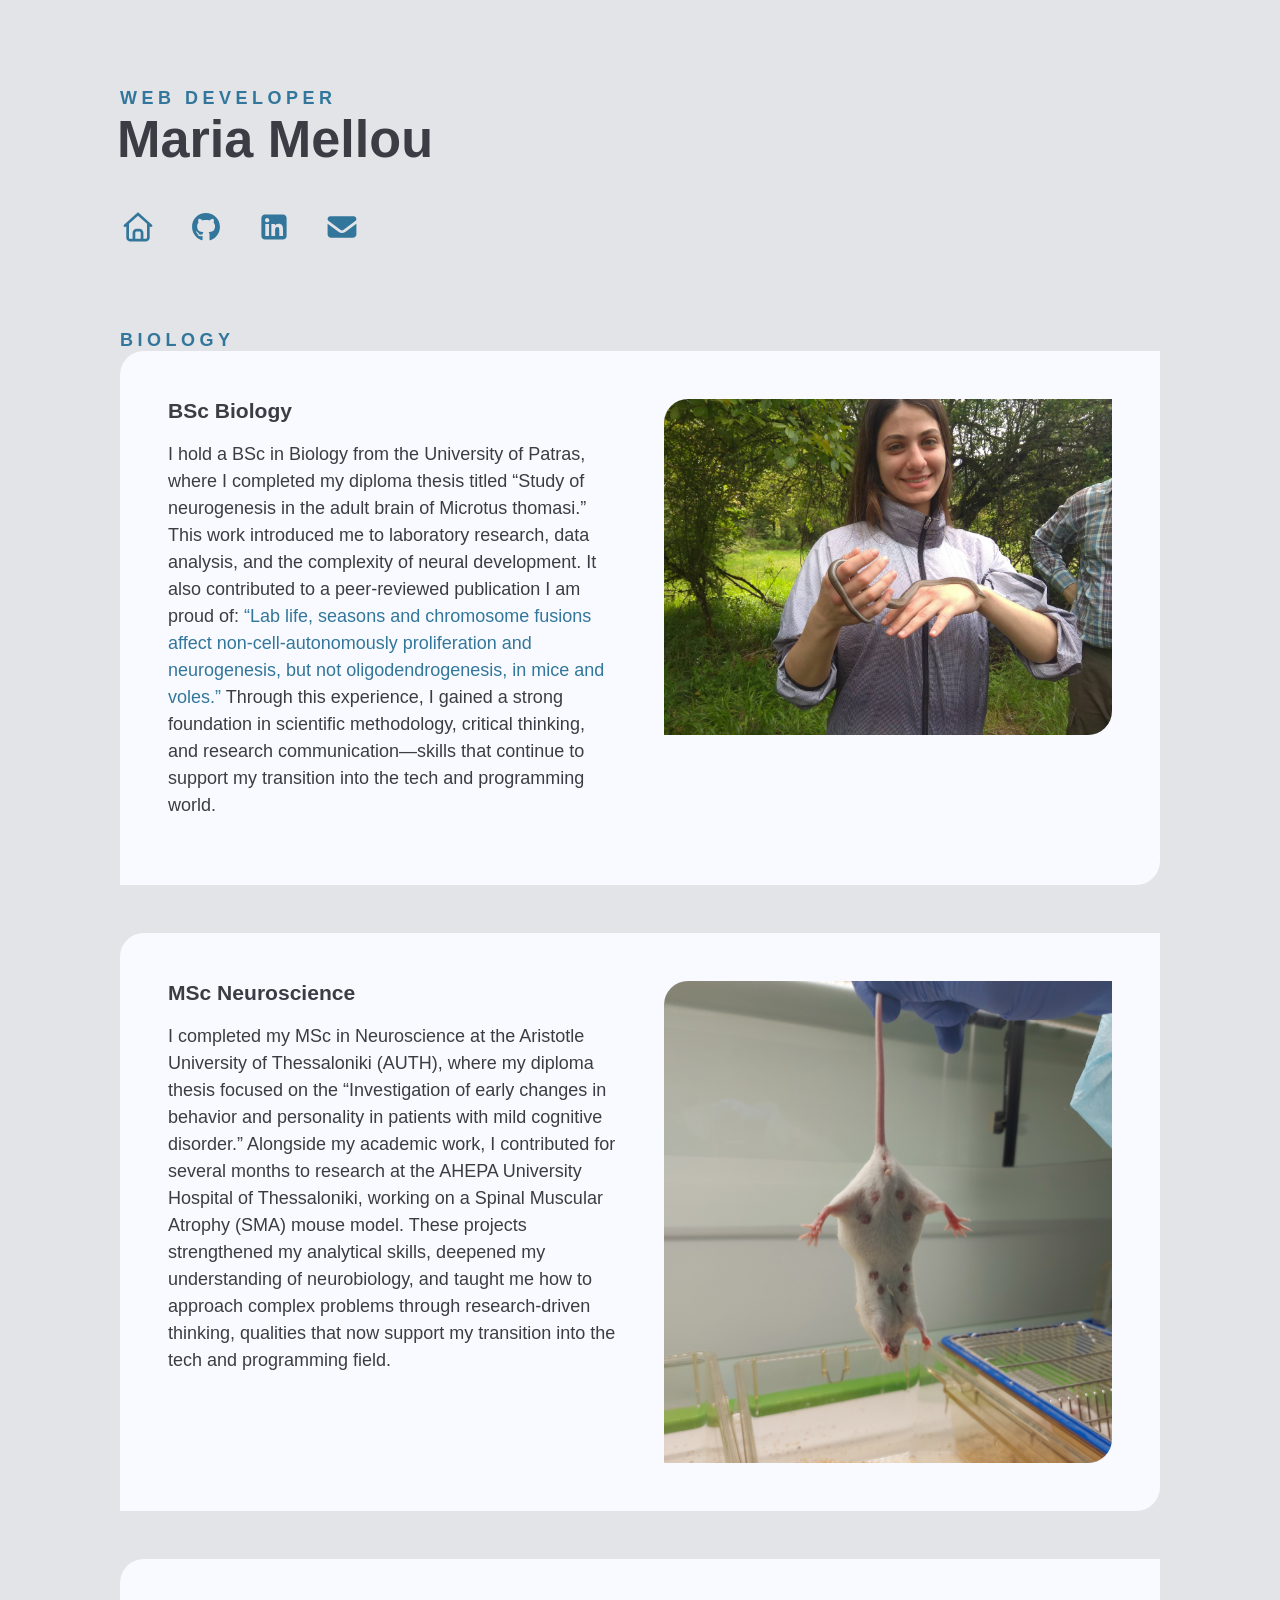
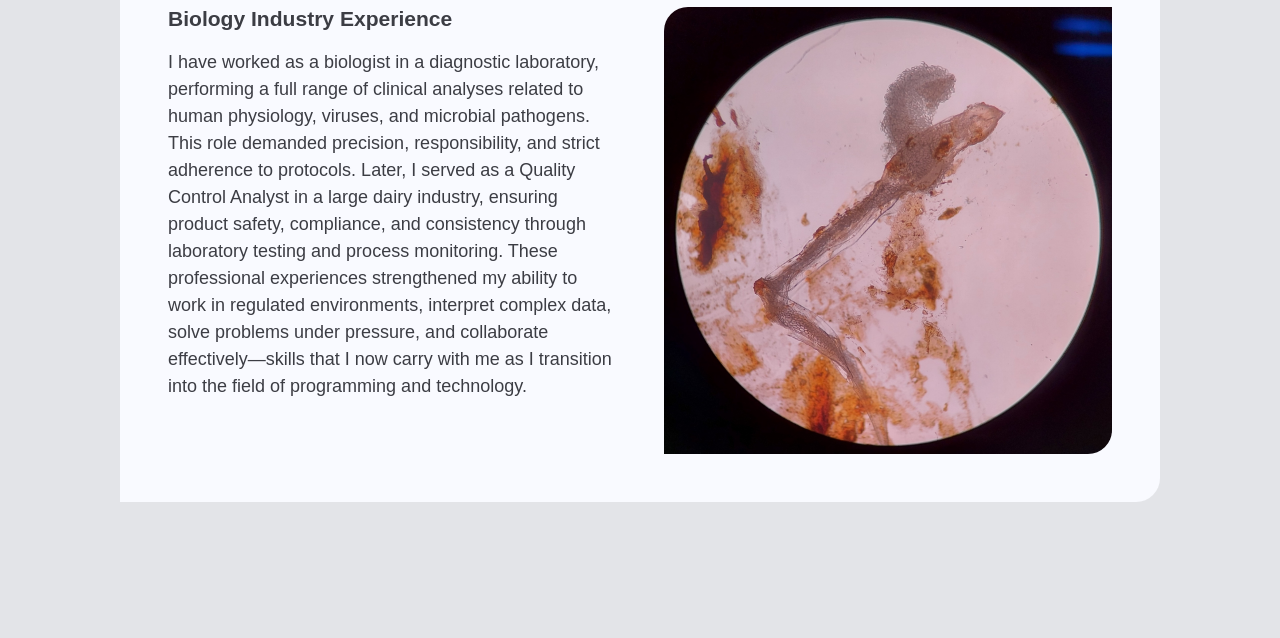
==== biology.html @ a82ad1eb "my portfolio my portfolio" ====
<!DOCTYPE html>
<html lang="en">
  <head>
    <meta charset="UTF-8" />
    <meta name="viewport" content="width=device-width, initial-scale=1.0" />
    <title>Biology</title>
    <link rel="stylesheet" href="./style.css" />
  </head>
  <body>
    <div class="wrapper">
      <article class="main-article">
        <div class="text">
          <h2>Web Developer</h2>
          <h1 style="margin-bottom: 40px">Maria Mellou</h1>
          <ul class="icons">
            <li>
              <a href="./index.html" target="_blank">
                <svg xmlns="http://www.w3.org/2000/svg" viewBox="0 0 640 640">
                  <!--!Font Awesome Free v7.1.0 by @fontawesome - https://fontawesome.com License - https://fontawesome.com/license/free Copyright 2025 Fonticons, Inc.-->
                  <title>Home Page</title>
                  <path
                    d="M304 70.1C313.1 61.9 326.9 61.9 336 70.1L568 278.1C577.9 286.9 578.7 302.1 569.8 312C560.9 321.9 545.8 322.7 535.9 313.8L527.9 306.6L527.9 511.9C527.9 547.2 499.2 575.9 463.9 575.9L175.9 575.9C140.6 575.9 111.9 547.2 111.9 511.9L111.9 306.6L103.9 313.8C94 322.6 78.9 321.8 70 312C61.1 302.2 62 287 71.8 278.1L304 70.1zM320 120.2L160 263.7L160 512C160 520.8 167.2 528 176 528L224 528L224 424C224 384.2 256.2 352 296 352L344 352C383.8 352 416 384.2 416 424L416 528L464 528C472.8 528 480 520.8 480 512L480 263.7L320 120.3zM272 528L368 528L368 424C368 410.7 357.3 400 344 400L296 400C282.7 400 272 410.7 272 424L272 528z"
                    class="social"
                  />
                </svg>
              </a>
            </li>
            <li>
              <a href="https://github.com/MariaMellou" target="_blank">
                <svg xmlns="http://www.w3.org/2000/svg" viewBox="0 0 640 640">
                  <!--!Font Awesome Free v7.1.0 by @fontawesome - https://fontawesome.com License - https://fontawesome.com/license/free Copyright 2025 Fonticons, Inc.-->
                  <title>GitHub</title>
                  <path
                    d="M237.9 461.4C237.9 463.4 235.6 465 232.7 465C229.4 465.3 227.1 463.7 227.1 461.4C227.1 459.4 229.4 457.8 232.3 457.8C235.3 457.5 237.9 459.1 237.9 461.4zM206.8 456.9C206.1 458.9 208.1 461.2 211.1 461.8C213.7 462.8 216.7 461.8 217.3 459.8C217.9 457.8 216 455.5 213 454.6C210.4 453.9 207.5 454.9 206.8 456.9zM251 455.2C248.1 455.9 246.1 457.8 246.4 460.1C246.7 462.1 249.3 463.4 252.3 462.7C255.2 462 257.2 460.1 256.9 458.1C256.6 456.2 253.9 454.9 251 455.2zM316.8 72C178.1 72 72 177.3 72 316C72 426.9 141.8 521.8 241.5 555.2C254.3 557.5 258.8 549.6 258.8 543.1C258.8 536.9 258.5 502.7 258.5 481.7C258.5 481.7 188.5 496.7 173.8 451.9C173.8 451.9 162.4 422.8 146 415.3C146 415.3 123.1 399.6 147.6 399.9C147.6 399.9 172.5 401.9 186.2 425.7C208.1 464.3 244.8 453.2 259.1 446.6C261.4 430.6 267.9 419.5 275.1 412.9C219.2 406.7 162.8 398.6 162.8 302.4C162.8 274.9 170.4 261.1 186.4 243.5C183.8 237 175.3 210.2 189 175.6C209.9 169.1 258 202.6 258 202.6C278 197 299.5 194.1 320.8 194.1C342.1 194.1 363.6 197 383.6 202.6C383.6 202.6 431.7 169 452.6 175.6C466.3 210.3 457.8 237 455.2 243.5C471.2 261.2 481 275 481 302.4C481 398.9 422.1 406.6 366.2 412.9C375.4 420.8 383.2 435.8 383.2 459.3C383.2 493 382.9 534.7 382.9 542.9C382.9 549.4 387.5 557.3 400.2 555C500.2 521.8 568 426.9 568 316C568 177.3 455.5 72 316.8 72zM169.2 416.9C167.9 417.9 168.2 420.2 169.9 422.1C171.5 423.7 173.8 424.4 175.1 423.1C176.4 422.1 176.1 419.8 174.4 417.9C172.8 416.3 170.5 415.6 169.2 416.9zM158.4 408.8C157.7 410.1 158.7 411.7 160.7 412.7C162.3 413.7 164.3 413.4 165 412C165.7 410.7 164.7 409.1 162.7 408.1C160.7 407.5 159.1 407.8 158.4 408.8zM190.8 444.4C189.2 445.7 189.8 448.7 192.1 450.6C194.4 452.9 197.3 453.2 198.6 451.6C199.9 450.3 199.3 447.3 197.3 445.4C195.1 443.1 192.1 442.8 190.8 444.4zM179.4 429.7C177.8 430.7 177.8 433.3 179.4 435.6C181 437.9 183.7 438.9 185 437.9C186.6 436.6 186.6 434 185 431.7C183.6 429.4 181 428.4 179.4 429.7z"
                    class="social"
                  />
                </svg>
              </a>
            </li>
            <li>
              <a
                href="https://www.linkedin.com/in/maria-mellou-0406ab219/"
                target="_blank"
              >
                <svg xmlns="http://www.w3.org/2000/svg" viewBox="0 0 640 640">
                  <!--!Font Awesome Free v7.1.0 by @fontawesome - https://fontawesome.com License - https://fontawesome.com/license/free Copyright 2025 Fonticons, Inc.-->
                  <title>LinkedIn</title>
                  <path
                    d="M160 96C124.7 96 96 124.7 96 160L96 480C96 515.3 124.7 544 160 544L480 544C515.3 544 544 515.3 544 480L544 160C544 124.7 515.3 96 480 96L160 96zM165 266.2L231.5 266.2L231.5 480L165 480L165 266.2zM236.7 198.5C236.7 219.8 219.5 237 198.2 237C176.9 237 159.7 219.8 159.7 198.5C159.7 177.2 176.9 160 198.2 160C219.5 160 236.7 177.2 236.7 198.5zM413.9 480L413.9 376C413.9 351.2 413.4 319.3 379.4 319.3C344.8 319.3 339.5 346.3 339.5 374.2L339.5 480L273.1 480L273.1 266.2L336.8 266.2L336.8 295.4L337.7 295.4C346.6 278.6 368.3 260.9 400.6 260.9C467.8 260.9 480.3 305.2 480.3 362.8L480.3 480L413.9 480z"
                    class="social"
                  />
                </svg>
              </a>
            </li>
            <li>
              <a href="mailto:maraiamellou@gmail.com">
                <svg xmlns="http://www.w3.org/2000/svg" viewBox="0 0 640 640">
                  <!--!Font Awesome Free v7.1.0 by @fontawesome - https://fontawesome.com License - https://fontawesome.com/license/free Copyright 2025 Fonticons, Inc.-->
                  <title>Email</title>
                  <path
                    d="M112 128C85.5 128 64 149.5 64 176C64 191.1 71.1 205.3 83.2 214.4L291.2 370.4C308.3 383.2 331.7 383.2 348.8 370.4L556.8 214.4C568.9 205.3 576 191.1 576 176C576 149.5 554.5 128 528 128L112 128zM64 260L64 448C64 483.3 92.7 512 128 512L512 512C547.3 512 576 483.3 576 448L576 260L377.6 408.8C343.5 434.4 296.5 434.4 262.4 408.8L64 260z"
                    class="social"
                  />
                </svg>
              </a>
            </li>
          </ul>
        </div>
      </article>
      <main>
        <h2>Biology</h2>
        <div class="projects">
          <article class="project">
            <div class="text">
              <h3>BSc Biology</h3>
              <p>
                I hold a BSc in Biology from the University of Patras, where I
                completed my diploma thesis titled “Study of neurogenesis in the
                adult brain of Microtus thomasi.” This work introduced me to
                laboratory research, data analysis, and the complexity of neural
                development. It also contributed to a peer-reviewed publication
                I am proud of:
                <a
                  href="https://www.nature.com/articles/s41598-025-01670-3"
                  target="_blank"
                  >“Lab life, seasons and chromosome fusions affect
                  non-cell-autonomously proliferation and neurogenesis, but not
                  oligodendrogenesis, in mice and voles.”</a
                >
                Through this experience, I gained a strong foundation in
                scientific methodology, critical thinking, and research
                communication—skills that continue to support my transition into
                the tech and programming world.
              </p>
            </div>
            <img
              src="./snake.jpg"
              alt="Malpolon insignitus"
              title="Malpolon insignitus (I with a snake)"
            />
          </article>
          <article class="project">
            <div class="text">
              <h3>MSc Neuroscience</h3>
              <p>
                I completed my MSc in Neuroscience at the Aristotle University
                of Thessaloniki (AUTH), where my diploma thesis focused on the
                “Investigation of early changes in behavior and personality in
                patients with mild cognitive disorder.” Alongside my academic
                work, I contributed for several months to research at the AHEPA
                University Hospital of Thessaloniki, working on a Spinal
                Muscular Atrophy (SMA) mouse model. These projects strengthened
                my analytical skills, deepened my understanding of neurobiology,
                and taught me how to approach complex problems through
                research-driven thinking, qualities that now support my
                transition into the tech and programming field.
              </p>
            </div>
            <img
              src="./sma_mouse.jpg"
              alt="sma"
              title="SMA model Mus musculus (mouse)"
            />
          </article>
          <article class="project">
            <div class="text">
              <h3>Biology Industry Experience</h3>
              <p>
                I have worked as a biologist in a diagnostic laboratory,
                performing a full range of clinical analyses related to human
                physiology, viruses, and microbial pathogens. This role demanded
                precision, responsibility, and strict adherence to protocols.
                Later, I served as a Quality Control Analyst in a large dairy
                industry, ensuring product safety, compliance, and consistency
                through laboratory testing and process monitoring. These
                professional experiences strengthened my ability to work in
                regulated environments, interpret complex data, solve problems
                under pressure, and collaborate effectively—skills that I now
                carry with me as I transition into the field of programming and
                technology.
              </p>
            </div>
            <img
              src="./parasite.jpg"
              alt="parasite"
              title="Enterobius vermicularis egg laying (parasite)"
            />
          </article>
        </div>
      </main>
    </div>
  </body>
</html>
---- style.css ----
:root {
  --white: #f9faff;
  --platinum: #e3e4e8;
  --windsurfing: #32779b;
  --marina: #5a91c7;
  --gray: #9a9a9a;
  --onyx: #3c3d44;
  --charcoal: #343c47;
  --corners: 24px 0;
  --corners-sm: 10px 0;
  --base-font-size: 1rem;
}

html {
  box-sizing: border-box;
}

*,
*::before,
*::after {
  box-sizing: inherit;
}

body {
  font-size: var(--base-font-size);
  font-family: "Inter", sans-serif;
  background-color: var(--platinum);
  color: var(--onyx);
}

.wrapper {
  max-width: 1200px;
  margin: 0 auto; /* centered in the space of the page page*/
  padding: 1rem;
}
h1 {
  margin: 0;
  font-size: calc(var(--base-font-size) * 2.9);
}

h2 {
  margin: 0;
  font-size: var(--base-font-size);
  text-transform: uppercase;
  color: var(--windsurfing);
  letter-spacing: 0.25em;
}

h3 {
  margin: 0; /*??*/
}

p {
  line-height: 1.5;
}

a {
  color: var(--windsurfing);
  text-decoration: dotted;
}

a:hover {
  color: var(--marina);
}

img {
  max-width: 100%;
  border-radius: var(--corners);
}

.icons {
  list-style-type: none;
  margin: 0;
  padding: 0;
  display: flex;
  flex-flow: row wrap;
  align-items: flex-end;
  justify-content: center;
  gap: 2rem;
}

ul svg {
  width: 36px;
  height: 36px;
}

.social {
  fill: var(--windsurfing); /* svg specific property*/
}

.social:hover {
  fill: var(--marina);
}

.main-article {
  display: grid;
  grid-template-columns: 1fr;
  gap: 2rem;
  text-align: center;
}

.main-article img {
  margin: 0 auto;
  object-fit: cover;
  object-position: 50% 50%;
  height: 300px;
  width: 300px;
  overflow: hidden;
}
footer {
  text-align: center;
}
.footer-text {
  line-height: 1.5;
  display: grid;
  grid-template-columns: 1fr;
  gap: 2rem;
}
.footer-text-box ul {
  font-size: calc(var(--base-font-size) * 0.85);
  list-style-type: none;
  margin: 0;
  padding: 0;
}
.footer-text-box li {
  line-height: 2;
}
.h2-footer {
  margin: 2rem 0;
}
.footer-text .social {
  fill: var(--onyx);
}
.footer-text .social:hover {
  fill: var(--marina);
}
main {
  margin-top: 5rem;
  margin-bottom: 3rem;
  text-align: center;
}
.project {
  background-color: var(--white);
  padding: 3rem;
  border-radius: var(--corners);
  display: grid;
  grid-template-columns: 1fr;
  gap: 3rem;
}
.projects {
  display: flex;
  flex-flow: column nowrap;
  gap: 3rem;
}
.project ul {
  margin: 0;
  padding: 0;
  list-style-type: none;
  display: flex;
  flex-flow: row wrap;
  justify-content: center;
  gap: 1rem;
  font-size: calc(var(--base-font-size) * 0.85);
}
.project li {
  background-color: var(--marina);
  color: var(--white);
  padding: 0.5rem;
  border-radius: var(--corners-sm);
}
.project img {
  grid-row: 1/2;
}
.img-border {
  border: 1px solid var(--onyx);
}

@media (min-width: 750px) {
  /* desktop */
  :root {
    --base-font-size: 1.125rem;
  }
  h1 {
    margin-left: -3px;
  }
  .wrapper {
    padding: 5rem;
  }
  .main-article {
    grid-template-columns: 1fr 1fr;
    align-items: center;
    text-align: left;
  }
  .main-article img {
    max-height: 400px;
    margin: 0 0 0 auto; /* t,r,b:noMargin--left:auto (etsi tha pousaristei aristera) */
    object-fit: contain;
    object-position: 50% 50%;
    height: auto;
    width: auto;
    overflow: auto;
  }
  .icons {
    justify-content: flex-start;
  }
  footer {
    text-align: left;
  }
  .footer-text {
    grid-template-columns: repeat(2, 1fr);
  }
}

@media (min-width: 850px) {
  main {
    text-align: left;
  }
  .project {
    display: grid;
    grid-template-columns: 1fr 1fr;
    gap: 3rem;
  }
  .project img {
    grid-row: auto;
  }
  .project ul {
    justify-content: flex-start;
  }
}
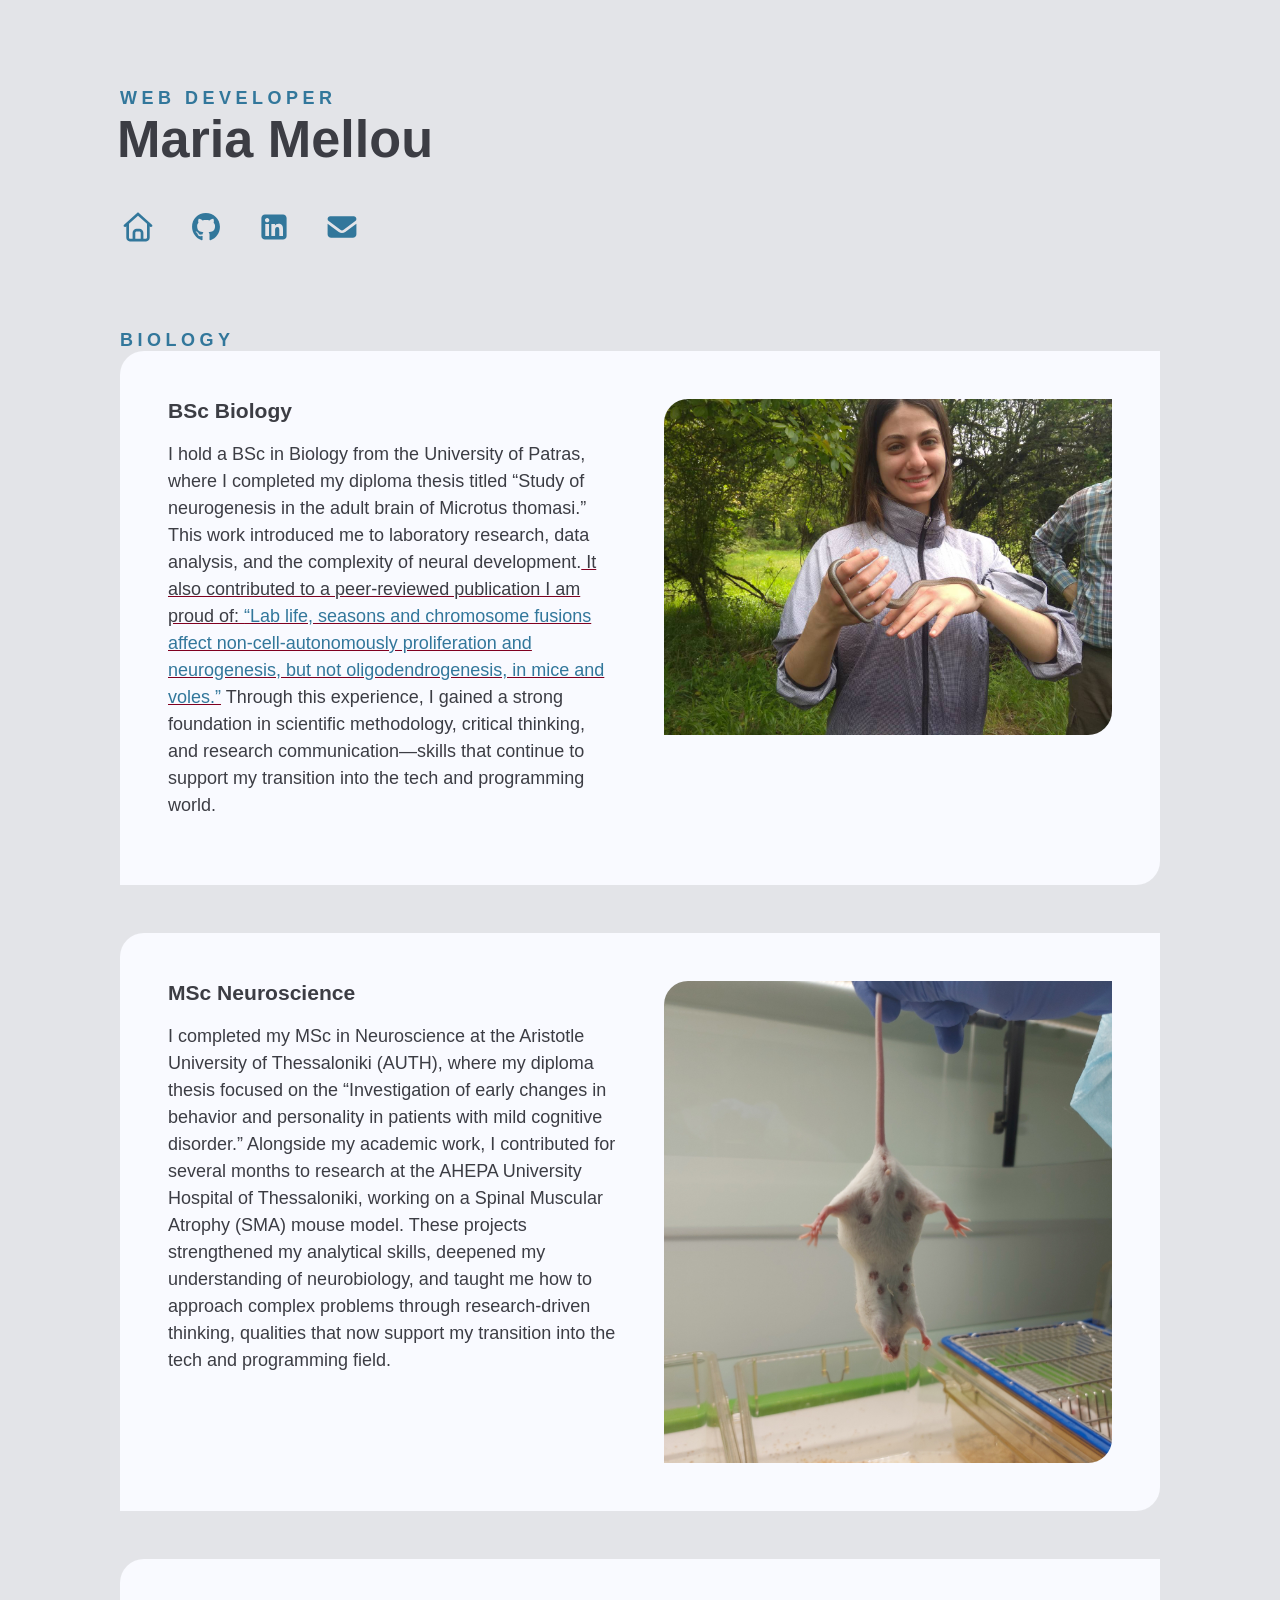
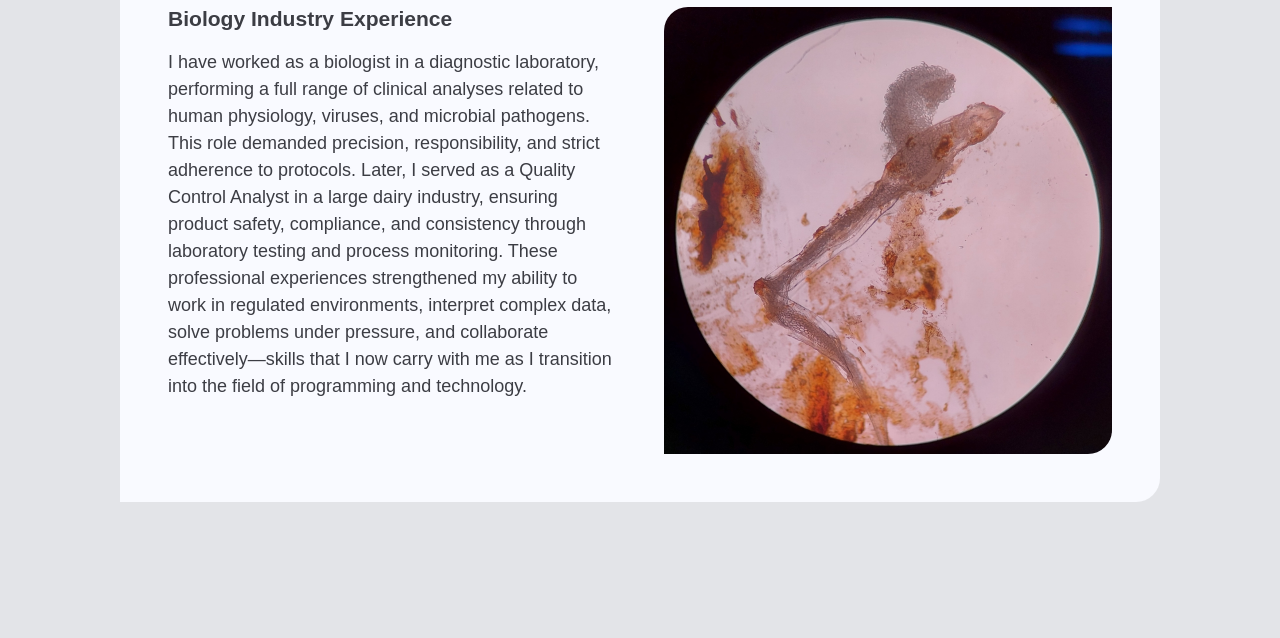
==== commit f54c2bbe: "Added new project to portfolio" ====
--- a/biology.html
+++ b/biology.html
@@ -1,4 +1,4 @@
-<!DOCTYPE html>
+<!doctype html>
 <html lang="en">
   <head>
     <meta charset="UTF-8" />
@@ -78,14 +78,22 @@
                 completed my diploma thesis titled “Study of neurogenesis in the
                 adult brain of Microtus thomasi.” This work introduced me to
                 laboratory research, data analysis, and the complexity of neural
-                development. It also contributed to a peer-reviewed publication
-                I am proud of:
-                <a
-                  href="https://www.nature.com/articles/s41598-025-01670-3"
-                  target="_blank"
-                  >“Lab life, seasons and chromosome fusions affect
-                  non-cell-autonomously proliferation and neurogenesis, but not
-                  oligodendrogenesis, in mice and voles.”</a
+                development.<span
+                  style="
+                    display: inline;
+                    text-decoration: underline;
+                    text-decoration-color: #800020;
+                  "
+                >
+                  It also contributed to a peer-reviewed publication I am proud
+                  of:
+                  <a
+                    href="https://www.nature.com/articles/s41598-025-01670-3"
+                    target="_blank"
+                    >“Lab life, seasons and chromosome fusions affect
+                    non-cell-autonomously proliferation and neurogenesis, but
+                    not oligodendrogenesis, in mice and voles.”</a
+                  ></span
                 >
                 Through this experience, I gained a strong foundation in
                 scientific methodology, critical thinking, and research
